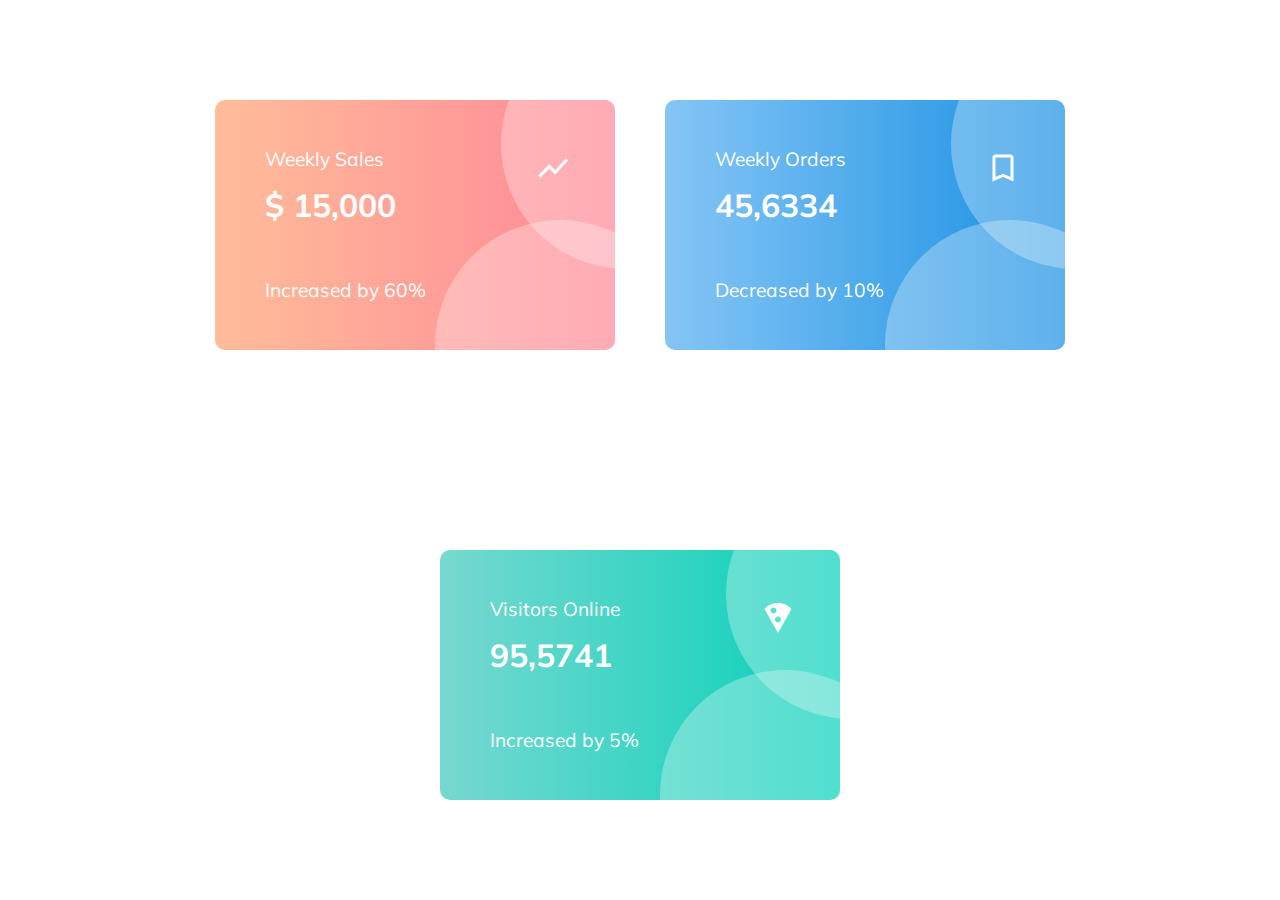
==== card.html @ fef146c8 "add card.html and card_style" ====
<!DOCTYPE html>
<html lang="en">
<head>
    <meta charset="UTF-8">
    <meta name="viewport" content="width=device-width, initial-scale=1">
    <title>Title</title>
    <link href="https://fonts.googleapis.com/css2?family=Mulish:wght@400;700&display=swap" rel="stylesheet">
    <link rel="stylesheet" href="./css/reset.css">
    <link rel="stylesheet" href="./css/card_style.css">
</head>
<body>
<div class="cards">
    <div class="card">
        <div class="icon">
            <img src="./images/show_chart-white-36dp.svg" alt="chart">
        </div>
        <h1>Weekly Sales</h1>
        <h2>$ 15,000</h2>
        <p>Increased by 60%</p>
        <div class="circleBottom circleContainer"></div>
        <div class="circleTop circleContainer"></div>
    </div>

    <div class="card">
        <div class="icon">
            <img src="./images/bookmark_border-white-36dp.svg" alt="bookmark">
        </div>
        <h1>Weekly Orders</h1>
        <h2>45,6334</h2>
        <p>Decreased by 10%</p>
        <div class="circleBottom circleContainer"></div>
        <div class="circleTop circleContainer"></div>
    </div>

    <div class="card">
        <div class="icon">
            <img src="./images/local_pizza-white-36dp.svg" alt="pizza">
        </div>
        <h1>Visitors Online</h1>
        <h2>95,5741</h2>
        <p>Increased by 5%</p>
        <div class="circleBottom circleContainer"></div>
        <div class="circleTop circleContainer"></div>
    </div>
</div>
</body>
</html>
---- css/card_style.css ----
html {
    font-size: 16px;
    font-family: 'Mulish', sans-serif;
}

.cards {
    min-height: 100vh;
    display: flex;
    justify-content: center;
    align-items: center;
    flex-wrap: wrap;
}

.card {
    min-height: 250px;
    min-width: 400px;
    margin: 25px;
    border-radius: 10px;
    background: rgb(2, 0, 36);
    background: linear-gradient(90deg, rgba(2, 0, 36, 1) 0%, rgba(133, 197, 245, 1) 0%, rgba(24, 144, 227, 1) 100%);
    color: white;
    overflow: hidden;
    position: relative;
}

.card:first-child {
    background: rgb(2, 0, 36);
    background: linear-gradient(90deg, rgba(2, 0, 36, 1) 0%, rgba(255, 189, 153, 1) 0%, rgba(255, 134, 151, 1) 100%);
}

.card:last-child {
    background: rgb(2, 0, 36);
    background: linear-gradient(90deg, rgba(2, 0, 36, 1) 0%, rgba(119, 216, 208, 1) 0%, rgba(6, 209, 185, 1) 100%);
}

.card h1, h2, p {
    margin-left: 50px;
    font-size: 1.2rem;
}

.card h1 {
    margin-bottom: 20px;
    margin-top: 50px;
}

.card h2 {
    margin-bottom: 60px;
    font-weight: bold;
    font-size: 2rem;
}

.icon {
    position: absolute;
    top: 50px;
    left: 320px;
}

.circleContainer {
    position: absolute;
    width: 250px;
    height: 250px;
    border-radius: 50%;
    background-color: white;
    opacity: 30%;
}

.circleBottom {
    left: 220px;
    bottom: -120px;
}

.circleTop {
    top: -81px;
    left: 286px;
}

@media screen and (max-width: 576px) {
    .card {
        min-width: 320px;
        min-height: 200px;
    }

    .card p {
        margin-bottom: 20px;
    }

    .circleTop {
        left: 210px;
    }

    .icon{
        top: 40px;
        left: 250px;
    }
}
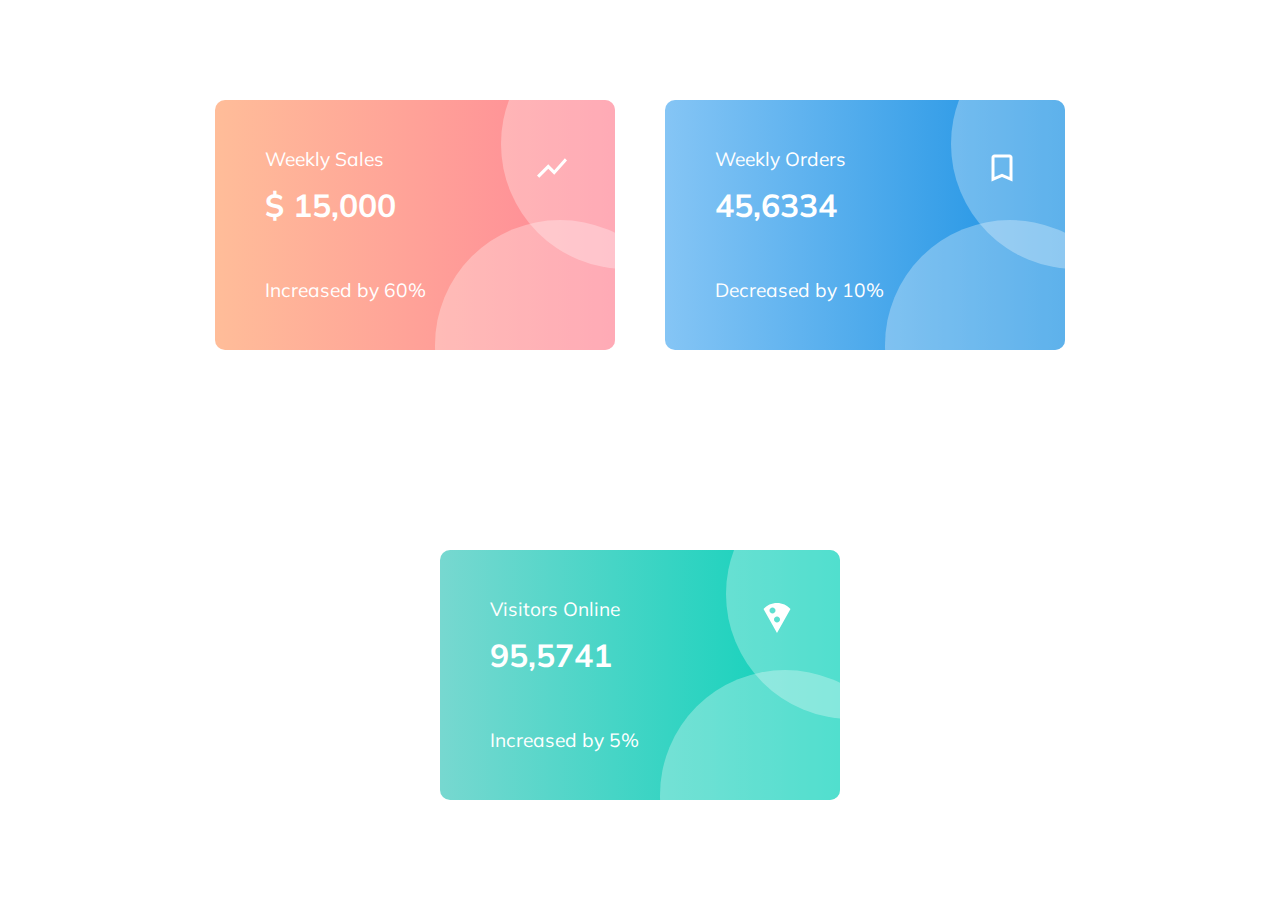
==== commit e1824c56: "add additional gradient class to each card" ====
--- a/card.html
+++ b/card.html
@@ -10,7 +10,7 @@
 </head>
 <body>
 <div class="cards">
-    <div class="card">
+    <div class="card weeklySalesGradient">
         <div class="icon">
             <img src="./images/show_chart-white-36dp.svg" alt="chart">
         </div>
@@ -21,7 +21,7 @@
         <div class="circleTop circleContainer"></div>
     </div>
 
-    <div class="card">
+    <div class="card weeklyOrdersGradient">
         <div class="icon">
             <img src="./images/bookmark_border-white-36dp.svg" alt="bookmark">
         </div>
@@ -32,7 +32,7 @@
         <div class="circleTop circleContainer"></div>
     </div>
 
-    <div class="card">
+    <div class="card visitorsOnlineGradient">
         <div class="icon">
             <img src="./images/local_pizza-white-36dp.svg" alt="pizza">
         </div>
--- a/css/card_style.css
+++ b/css/card_style.css
@@ -16,19 +16,22 @@
     min-width: 400px;
     margin: 25px;
     border-radius: 10px;
-    background: rgb(2, 0, 36);
-    background: linear-gradient(90deg, rgba(2, 0, 36, 1) 0%, rgba(133, 197, 245, 1) 0%, rgba(24, 144, 227, 1) 100%);
     color: white;
+    position: relative;
     overflow: hidden;
-    position: relative;
 }
 
-.card:first-child {
+.weeklySalesGradient {
     background: rgb(2, 0, 36);
     background: linear-gradient(90deg, rgba(2, 0, 36, 1) 0%, rgba(255, 189, 153, 1) 0%, rgba(255, 134, 151, 1) 100%);
 }
 
-.card:last-child {
+.weeklyOrdersGradient {
+    background: rgb(2, 0, 36);
+    background: linear-gradient(90deg, rgba(2, 0, 36, 1) 0%, rgba(133, 197, 245, 1) 0%, rgba(24, 144, 227, 1) 100%);
+}
+
+.visitorsOnlineGradient {
     background: rgb(2, 0, 36);
     background: linear-gradient(90deg, rgba(2, 0, 36, 1) 0%, rgba(119, 216, 208, 1) 0%, rgba(6, 209, 185, 1) 100%);
 }
@@ -52,7 +55,7 @@
 .icon {
     position: absolute;
     top: 50px;
-    left: 320px;
+    right: 45px;
 }
 
 .circleContainer {
@@ -87,9 +90,4 @@
     .circleTop {
         left: 210px;
     }
-
-    .icon{
-        top: 40px;
-        left: 250px;
-    }
 }